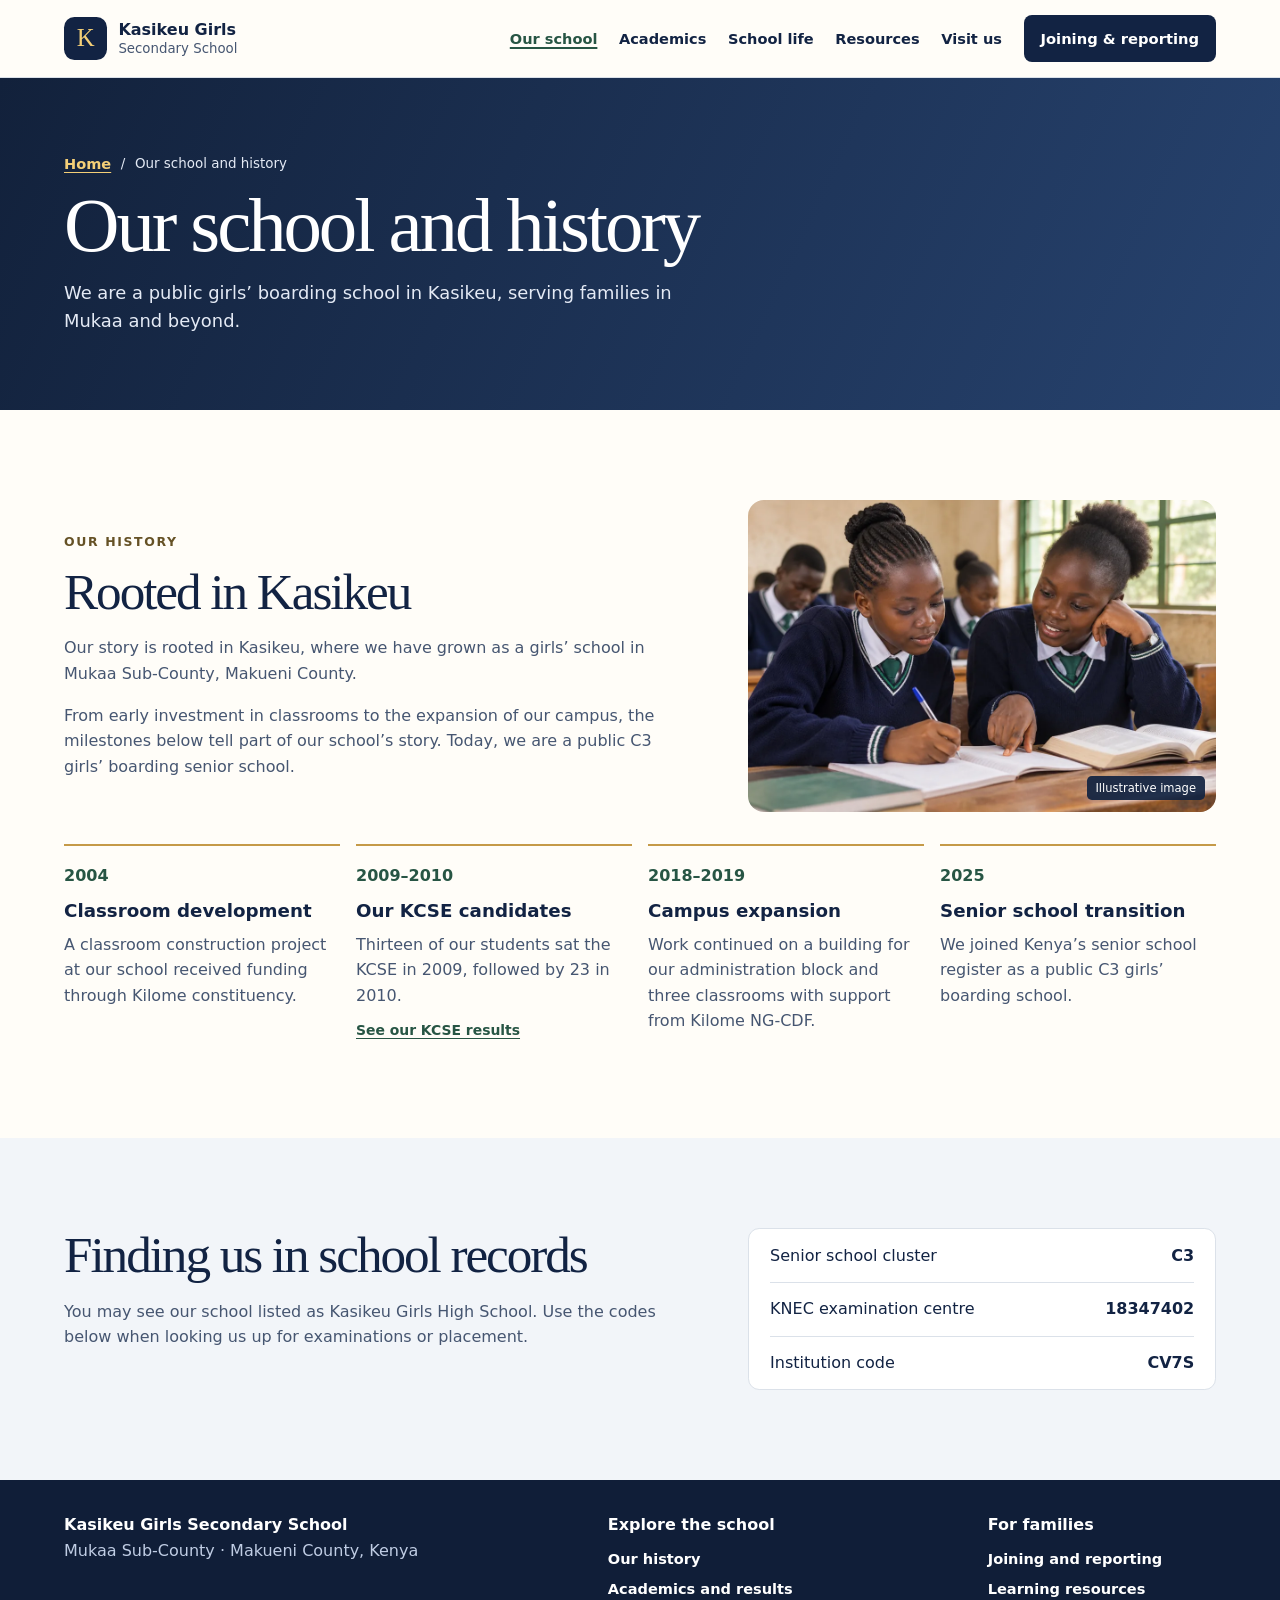
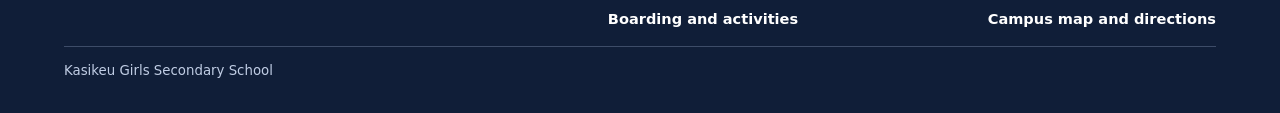
==== about.html @ c568d31b "Expand school website into dedicated pages" ====
<!doctype html>
<html lang="en-KE">
<head>
  <meta charset="utf-8">
  <meta name="viewport" content="width=device-width, initial-scale=1">
  <meta name="description" content="Get to know Kasikeu Girls and the milestones that shaped our school in Mukaa, Makueni County.">
  <meta name="theme-color" content="#122343">
  <title>Our school and history | Kasikeu Girls Secondary School</title>
  <link rel="stylesheet" href="styles.css">
  <script src="content.js" defer></script>
  <script src="site.js" defer></script>
</head>
<body>
  <a class="skip" href="#main">Skip to content</a>
  <header class="header">
    <div class="wrap header-inner">
      <a class="brand" href="index.html">
        <span class="brand-mark" id="school-mark" aria-hidden="true">K</span>
        <span><strong id="school-name">Kasikeu Girls</strong><small id="school-tagline">Secondary School</small></span>
      </a>
      <button class="menu" type="button" aria-controls="site-nav" aria-expanded="false" hidden>Menu</button>
      <nav id="site-nav" aria-label="Main navigation">
        <a href="about.html" aria-current="page">Our school</a>
        <a href="academics.html">Academics</a>
        <a href="school-life.html">School life</a>
        <a href="resources.html">Resources</a>
        <a href="visit.html">Visit us</a>
        <a href="joining.html" class="button button-primary">Joining &amp; reporting</a>
      </nav>
    </div>
  </header>
  <main id="main">
    <section class="page-banner">
      <div class="wrap">
        <nav class="breadcrumb" aria-label="Breadcrumb"><a href="index.html">Home</a><span aria-hidden="true">/</span><span aria-current="page">Our school and history</span></nav>
        <h1>Our school and history</h1>
        <p>We are a public girls’ boarding school in Kasikeu, serving families in Mukaa and beyond.</p>
      </div>
    </section>
<section class="section wrap" id="about" aria-labelledby="about-title">
      <div class="split about-layout">
        <div>
          <p class="eyebrow" id="about-label">Our history</p>
          <h2 id="about-title">Rooted in Kasikeu</h2>
          <p class="intro" id="about-description">Our story is rooted in Kasikeu, where we have grown as a girls’ school in Mukaa Sub-County, Makueni County.</p>
          <p class="intro">From early investment in classrooms to the expansion of our campus, the milestones below tell part of our school’s story. Today, we are a public C3 girls’ boarding senior school.</p>
        </div>
        <figure class="learning-image">
          <img src="school-learning.webp" alt="Illustrative scene of two learners working together at a classroom desk" width="1050" height="700" loading="lazy">
          <figcaption>Illustrative image</figcaption>
        </figure>
      </div>
      <ol class="milestones" aria-label="School history milestones">
        <li><time datetime="2004">2004</time><h3>Classroom development</h3><p>A classroom construction project at our school received funding through Kilome constituency.</p></li>
        <li><span class="year">2009–2010</span><h3>Our KCSE candidates</h3><p>Thirteen of our students sat the KCSE in 2009, followed by 23 in 2010.</p><a href="academics.html#performance">See our KCSE results</a></li>
        <li><span class="year">2018–2019</span><h3>Campus expansion</h3><p>Work continued on a building for our administration block and three classrooms with support from Kilome NG-CDF.</p></li>
        <li><time datetime="2025">2025</time><h3>Senior school transition</h3><p>We joined Kenya’s senior school register as a public C3 girls’ boarding school.</p></li>
      </ol>
      <aside class="note school-mission" id="about-note" hidden>
        <h3 id="about-note-title">Our mission</h3>
        <p id="about-note-text"></p>
        <img id="about-photo" alt="Kasikeu Girls school grounds" loading="lazy" hidden>
      </aside>
      <dl class="extra-facts" id="about-facts" hidden></dl>
    </section>
    <section class="section tinted" aria-labelledby="identity-title">
      <div class="wrap split">
        <div><h2 id="identity-title">Finding us in school records</h2><p class="intro">You may see our school listed as Kasikeu Girls High School. Use the codes below when looking us up for examinations or placement.</p></div>
        <dl class="identity-list">
          <div><dt>Senior school cluster</dt><dd>C3</dd></div>
          <div><dt>KNEC examination centre</dt><dd>18347402</dd></div>
          <div><dt>Institution code</dt><dd>CV7S</dd></div>
        </dl>
      </div>
    </section>
    <div class="wrap section updates" id="school-team" hidden></div>
  </main>
  <footer>
    <div class="wrap footer-inner detailed-footer">
      <div>
        <strong id="footer-name">Kasikeu Girls Secondary School</strong>
        <p id="footer-subtitle" hidden></p>
        <p id="footer-description">Mukaa Sub-County · Makueni County, Kenya</p>
      </div>
      <nav aria-label="Explore the school"><strong>Explore the school</strong>
        <a href="about.html">Our history</a><a href="academics.html">Academics and results</a><a href="school-life.html">Boarding and activities</a>
      </nav>
      <nav aria-label="Family links"><strong>For families</strong>
        <a href="joining.html">Joining and reporting</a><a href="resources.html">Learning resources</a><a href="visit.html">Campus map and directions</a>
      </nav>
      <small id="footer-copy">Kasikeu Girls Secondary School</small>
    </div>
  </footer>
</body>
</html>
---- styles.css ----
:root {
  color-scheme: light;
  --ink: #122343;
  --navy: #172d52;
  --muted: #465671;
  --paper: #fffdf8;
  --wash: #f2f5f9;
  --line: #dbe1e9;
  --gold: #f4cf77;
  --green: #275544;
  --green-soft: #edf4ed;
  --wrap: 72rem;
  font: 100%/1.6 system-ui, sans-serif;
}
*, *::before, *::after { box-sizing: border-box; }
[hidden] { display: none !important; }
body { margin: 0; color: var(--ink); background: var(--paper); }
html { scroll-behavior: smooth; scroll-padding-top: 6rem; }
a { color: inherit; text-underline-offset: 0.2em; }
a:hover { text-decoration-thickness: 0.13em; }
:focus-visible { outline: 3px solid #b46a00; outline-offset: 4px; }
img { display: block; max-width: 100%; }
h1, h2, h3, p, dl, dd { margin: 0; }
h1, h2, .pathway h3 { font-family: Georgia, 'Times New Roman', serif; font-weight: 500; letter-spacing: -0.04em; }
h1 { font-size: clamp(2.7rem, 7vw, 6.1rem); line-height: 0.99; }
h2 { font-size: clamp(2.1rem, 4vw, 3.5rem); line-height: 1.07; text-wrap: balance; }
h3 { font-size: 1.14rem; line-height: 1.35; }
.wrap { width: min(var(--wrap), 100% - clamp(2rem, 7vw, 6rem)); margin-inline: auto; }
.eyebrow { margin-bottom: 0.8rem; color: #655125; font-size: 0.78rem; font-weight: 750; letter-spacing: 0.13em; text-transform: uppercase; }
.skip { position: fixed; z-index: 10; top: 0.5rem; left: 0.5rem; transform: translateY(-150%); padding: 0.6rem 0.9rem; background: white; }
.skip:focus { transform: none; }
.header { position: sticky; top: 0; z-index: 4; background: var(--paper); border-bottom: 1px solid var(--line); }
.header-inner { display: flex; flex-wrap: wrap; align-items: center; justify-content: space-between; gap: 1rem 1.5rem; min-height: 4.8rem; padding-block: 0.65rem; }
.brand { display: inline-flex; align-items: center; gap: 0.7rem; line-height: 1.2; text-decoration: none; }
.brand strong { display: block; font-size: 1rem; }
.brand small { display: block; margin-top: 0.16rem; color: var(--muted); }
.brand-mark { display: grid; place-items: center; width: 2.7rem; height: 2.7rem; overflow: hidden; border-radius: 0.65rem; background: var(--ink); color: var(--gold); font: 1.55rem Georgia, serif; }
.brand-mark img { width: 100%; height: 100%; object-fit: cover; }
nav { display: flex; align-items: center; flex-wrap: wrap; gap: 0.6rem 1.35rem; }
nav a { font-weight: 650; font-size: 0.91rem; text-decoration: none; }
nav a:hover { text-decoration: underline; }
nav a[aria-current="page"]:not(.button) { color: var(--green); text-decoration: underline; text-decoration-thickness: 0.13em; }
.menu, .button { display: inline-flex; align-items: center; justify-content: center; gap: 0.55rem; min-height: 2.8rem; padding: 0.65rem 1rem; border: 1px solid transparent; border-radius: 0.5rem; font: inherit; font-size: 0.92rem; font-weight: 700; text-decoration: none; }
.menu { color: var(--ink); background: white; border-color: var(--line); cursor: pointer; }
.button:hover { text-decoration: underline; }
.button-primary { background: var(--ink); color: white; }
.button-gold { background: var(--gold); color: var(--ink); }
.button-outline { color: white; border-color: #9cacc8; }
.hero { position: relative; isolation: isolate; overflow: hidden; background: #142849; color: white; }
.hero::before { content: ""; position: absolute; z-index: -1; inset: 0; background: radial-gradient(ellipse at 81% 18%, #365282 0%, transparent 57%), linear-gradient(120deg, #12213b, #192f57); }
.hero::after { content: ""; position: absolute; z-index: -1; width: 44rem; aspect-ratio: 1; right: -14rem; top: -17rem; border: 1px solid #e9ca832b; border-radius: 50%; box-shadow: 0 0 0 3rem #e9ca8311, 0 0 0 6rem #e9ca830e, 0 0 0 9rem #e9ca830a; pointer-events: none; }
.hero-grid { display: grid; grid-template-columns: 0.95fr 1.05fr; align-items: center; gap: clamp(1.75rem, 4vw, 4rem); padding-block: clamp(2.75rem, 6vw, 5.5rem); }
.hero h1 { font-size: clamp(2.6rem, 5.55vw, 5.35rem); }
.hero .eyebrow, .admissions .eyebrow { color: var(--gold); }
.hero h1 em { color: var(--gold); font-style: normal; }
.hero-copy > p:not(.eyebrow) { margin-top: 1.35rem; max-width: 46ch; color: #e4eaf5; font-size: clamp(1rem, 2vw, 1.22rem); }
.actions { display: flex; flex-wrap: wrap; gap: 0.7rem; margin-top: 1.75rem; }
.hero-visual, .learning-image { position: relative; isolation: isolate; overflow: hidden; margin: 0; border-radius: 1rem; }
.hero-visual { box-shadow: 0 1.2rem 3.4rem #08152a70; background: #284136; }
.hero-visual > img { width: 100%; height: auto; aspect-ratio: 4 / 3; object-fit: cover; object-position: 62% center; }
.hero-visual figcaption, .learning-image figcaption { position: absolute; right: 0.7rem; bottom: 0.7rem; padding: 0.2rem 0.55rem; border-radius: 0.3rem; background: #132441ed; color: white; font-size: 0.72rem; }
.learning-image { background: var(--green-soft); }
.learning-image > img { width: 100%; height: auto; aspect-ratio: 3 / 2; object-fit: cover; }
.facts { border-bottom: 1px solid var(--line); background: #f9f4e9; }
.facts-grid { display: grid; grid-template-columns: repeat(4, 1fr); }
.facts-grid div { padding: 1.1rem 0.9rem; }
.facts-grid div + div { border-left: 1px solid #e4d9c3; }
.facts-grid dt { color: var(--muted); font-size: 0.82rem; }
.facts-grid dd { font-weight: 750; }
.extra-facts { display: grid; grid-template-columns: repeat(auto-fit, minmax(min(9rem, 100%), 1fr)); gap: 0.8rem; margin-top: 1.25rem; }
.extra-facts dd { font-weight: 750; }
.hero .extra-facts { margin-top: -1.5rem; padding-bottom: 1.5rem; }
.section { padding-block: clamp(3.2rem, 7vw, 6rem); }
.tinted { background: var(--wash); }
.page-banner { padding-block: clamp(2.4rem, 5.8vw, 5rem); background: linear-gradient(115deg, #12213b, #27436f); color: white; }
.page-banner h1 { margin-block: 0.8rem 0.9rem; font-size: clamp(2.55rem, 6vw, 5.25rem); }
.page-banner p { max-width: 58ch; color: #e4eaf5; font-size: 1.12rem; }
.breadcrumb { gap: 0.6rem; color: #e4eaf5; font-size: 0.84rem; }
.breadcrumb a { color: var(--gold); text-decoration: underline; }
.directory-grid { display: grid; grid-template-columns: repeat(3, minmax(0, 1fr)); gap: 1rem; margin-top: 1.65rem; }
.directory-card { display: flex; flex-direction: column; min-height: 12rem; padding: 1.3rem; border: 1px solid var(--line); border-top: 4px solid var(--green); border-radius: 0.75rem; background: white; text-decoration: none; }
.directory-card:nth-child(3n + 2) { border-top-color: #bc8d33; }
.directory-card:nth-child(3n) { border-top-color: #33577c; }
.directory-card h3 { font: 1.4rem/1.2 Georgia, serif; }
.directory-card p { margin-block: 0.6rem 1rem; color: var(--muted); }
.directory-card > span { margin-top: auto; color: var(--green); font-weight: 700; }
.directory-card:hover > span { text-decoration: underline; }
.identity-list { padding-inline: 1.3rem; border: 1px solid var(--line); border-radius: 0.7rem; background: white; }
.identity-list div { display: flex; flex-wrap: wrap; justify-content: space-between; gap: 0.2rem 0.7rem; padding-block: 0.85rem; }
.identity-list div + div { border-top: 1px solid var(--line); }
.identity-list dd { font-weight: 800; }
.guide-list { margin: 0; padding-inline-start: 1.5rem; }
.guide-list li + li { margin-top: 0.6rem; }
.report-checklist { margin: 0; padding: 0.35rem 1.2rem 0.75rem; border: 1px solid var(--line); border-radius: 0.8rem; background: white; }
.report-checklist legend { padding-inline: 0.4rem; font-weight: 750; }
.report-checklist label { display: flex; align-items: start; gap: 0.65rem; padding-block: 0.65rem; cursor: pointer; }
.report-checklist label + label { border-top: 1px solid var(--line); }
.report-checklist input { margin-top: 0.34rem; accent-color: var(--green); }
.split { display: grid; grid-template-columns: 1.13fr 0.87fr; gap: clamp(1.4rem, 6vw, 6rem); align-items: start; }
.intro { margin-top: 1rem; max-width: 61ch; color: var(--muted); }
.intro + .button { margin-top: 1.4rem; }
.note { padding: clamp(1.25rem, 3vw, 2rem); border: 1px solid var(--line); border-top: 4px solid #c59a48; border-radius: 0.8rem; background: white; }
.note p { margin-top: 0.55rem; color: var(--muted); }
.note img { margin-top: 1rem; border-radius: 0.5rem; }
.about-layout { align-items: center; }
.text-link { display: inline-block; margin-top: 0.7rem; color: var(--green); font-weight: 700; }
.milestones, .life-grid { display: grid; gap: 1rem; margin: 2rem 0 0; }
.milestones { grid-template-columns: repeat(4, minmax(0, 1fr)); padding: 0; list-style: none; }
.milestones li { padding: 1.1rem 0.8rem 0.4rem 0; border-top: 2px solid #c59a48; }
.milestones time, .milestones .year { display: block; margin-bottom: 0.65rem; color: var(--green); font-weight: 800; }
.milestones p, .life-card > p:not(.eyebrow) { margin-top: 0.5rem; color: var(--muted); }
.milestones a, .life-card a { display: inline-block; margin-top: 0.65rem; color: var(--green); font-size: 0.87rem; font-weight: 700; }
.school-mission { margin-top: 1.6rem; }
.school-mission p:empty { display: none; }
.performance { background: var(--green-soft); }
.record-panel { min-width: 0; padding: clamp(0.6rem, 2vw, 1.4rem); border: 1px solid var(--line); border-radius: 0.8rem; background: white; }
.record-panel table { width: 100%; border-collapse: collapse; text-align: left; font-size: clamp(0.8rem, 1.6vw, 0.96rem); }
.record-panel caption { padding: 0.4rem 0.3rem 0.7rem; color: var(--green); text-align: left; font-weight: 750; }
.record-panel th, .record-panel td { border-bottom: 1px solid var(--line); padding: 0.7rem clamp(0.25rem, 1vw, 0.6rem); }
.record-panel thead { background: var(--wash); }
.record-panel th[scope="row"] { font-variant-numeric: tabular-nums; }
.life-grid { grid-template-columns: repeat(3, minmax(0, 1fr)); }
.life-card { padding: clamp(1.1rem, 3vw, 1.65rem); border: 1px solid var(--line); border-radius: 0.8rem; background: white; }
.life-card h3 { font-size: 1.25rem; }
.pathway-grid, .update-grid { display: grid; grid-template-columns: repeat(2, minmax(0, 1fr)); gap: 1rem; margin-top: 1.65rem; }
.pathway, .update-card { padding: clamp(1.2rem, 3vw, 2rem); border: 1px solid var(--line); border-radius: 0.85rem; background: white; }
.pathway h3 { font-size: clamp(1.75rem, 3vw, 2.55rem); }
.pathway { border-top: 4px solid var(--green); }
.pathway + .pathway { border-top-color: #bc8d33; }
.pathway-description { margin-top: 0.45rem; color: var(--muted); }
.pathway ul { list-style: none; padding: 0; margin: 1rem 0 0; }
.pathway li { display: grid; grid-template-columns: 4.6rem 1fr; gap: 0.7rem; padding: 0.75rem 0; border-top: 1px solid var(--line); }
.pathway li strong { align-self: start; padding: 0.13rem 0.4rem; border-radius: 0.3rem; background: var(--wash); font-size: 0.83rem; text-align: center; }
.source-note { margin-top: 1rem; color: var(--muted); font-size: 0.88rem; }
.results { margin-top: 1.25rem; }
.admissions { background: var(--navy); color: white; }
.admissions .intro, .steps p { color: #dbe5f5; }
.steps { list-style: none; counter-reset: step; margin: 0; padding: 0; }
.steps li { counter-increment: step; display: flex; gap: 0.9rem; padding-block: 0.85rem; border-bottom: 1px solid #a1b3d34f; }
.steps li:first-child { padding-top: 0; }
.steps li::before { content: counter(step); display: grid; place-items: center; flex: 0 0 2rem; height: 2rem; border-radius: 50%; border: 1px solid #e0bd71; color: var(--gold); font-weight: 700; }
.steps p, .update-card p { margin-top: 0.35rem; }
.local-admissions { margin-top: 1.5rem; }
.local-admissions dl { display: grid; grid-template-columns: fit-content(50%) 1fr; gap: 0.5rem 1rem; margin-top: 0.5rem; }
.family-layout { grid-template-columns: 0.8fr 1.2fr; gap: clamp(1.25rem, 6vw, 5rem); }
.family-questions { padding: 0 1.2rem; border: 1px solid var(--line); border-radius: 0.8rem; background: white; }
.family-questions details + details { border-top: 1px solid var(--line); }
.family-questions summary { padding-block: 1rem; cursor: pointer; font-weight: 700; }
.family-questions summary::marker { color: var(--green); }
.family-questions p { margin-bottom: 1rem; color: var(--muted); }
.update-group + .update-group { margin-top: 2.2rem; }
.update-card p { color: var(--muted); }
.update-card img { max-height: 12rem; object-fit: cover; margin-bottom: 0.8rem; border-radius: 0.4rem; }
#contact-details { margin-top: 0.75rem; overflow-wrap: anywhere; }
#contact-address { white-space: pre-line; }
.campus-map { margin-top: 1.6rem; overflow: hidden; border: 1px solid var(--line); border-radius: 0.85rem; background: var(--wash); }
.campus-map iframe { display: block; width: 100%; height: clamp(17rem, 42vw, 25rem); border: 0; }
.campus-map > a { display: block; padding: 0.75rem 1rem; color: var(--green); font-weight: 700; }
footer { padding-block: 2rem; background: #101e38; color: white; }
.footer-inner { display: flex; align-items: start; justify-content: space-between; flex-wrap: wrap; gap: 1rem 2rem; }
.footer-inner p, footer small { color: #c0cde4; }
footer small { flex-basis: 100%; border-top: 1px solid #a1b3d34f; padding-top: 0.8rem; }
.detailed-footer nav { display: flex; flex-direction: column; align-items: flex-start; gap: 0.4rem; }
.detailed-footer nav strong { margin-bottom: 0.2rem; }
@media (max-width: 56rem) {
  .header-inner nav { flex-basis: 100%; }
  .header-inner nav a:not(.button) { padding-block: 0.4rem; }
  .hero-grid, .split { grid-template-columns: 1fr; }
  .hero-grid { gap: 2rem; }
  .hero-visual > img { aspect-ratio: 16 / 10; }
  .facts-grid { grid-template-columns: repeat(2, 1fr); }
  .facts-grid div:nth-child(3) { border-left: 0; }
  .facts-grid div:nth-child(n+3) { border-top: 1px solid #e4d9c3; }
  .pathway-grid, .update-grid { grid-template-columns: 1fr; }
  .milestones, .life-grid { grid-template-columns: repeat(2, minmax(0, 1fr)); }
  .directory-grid { grid-template-columns: repeat(2, minmax(0, 1fr)); }
}
@media (max-width: 34rem) {
  .life-grid, .directory-grid { grid-template-columns: 1fr; }
  .directory-card { min-height: 0; }
}
@media (prefers-reduced-motion: reduce) {
  html { scroll-behavior: auto; }
}
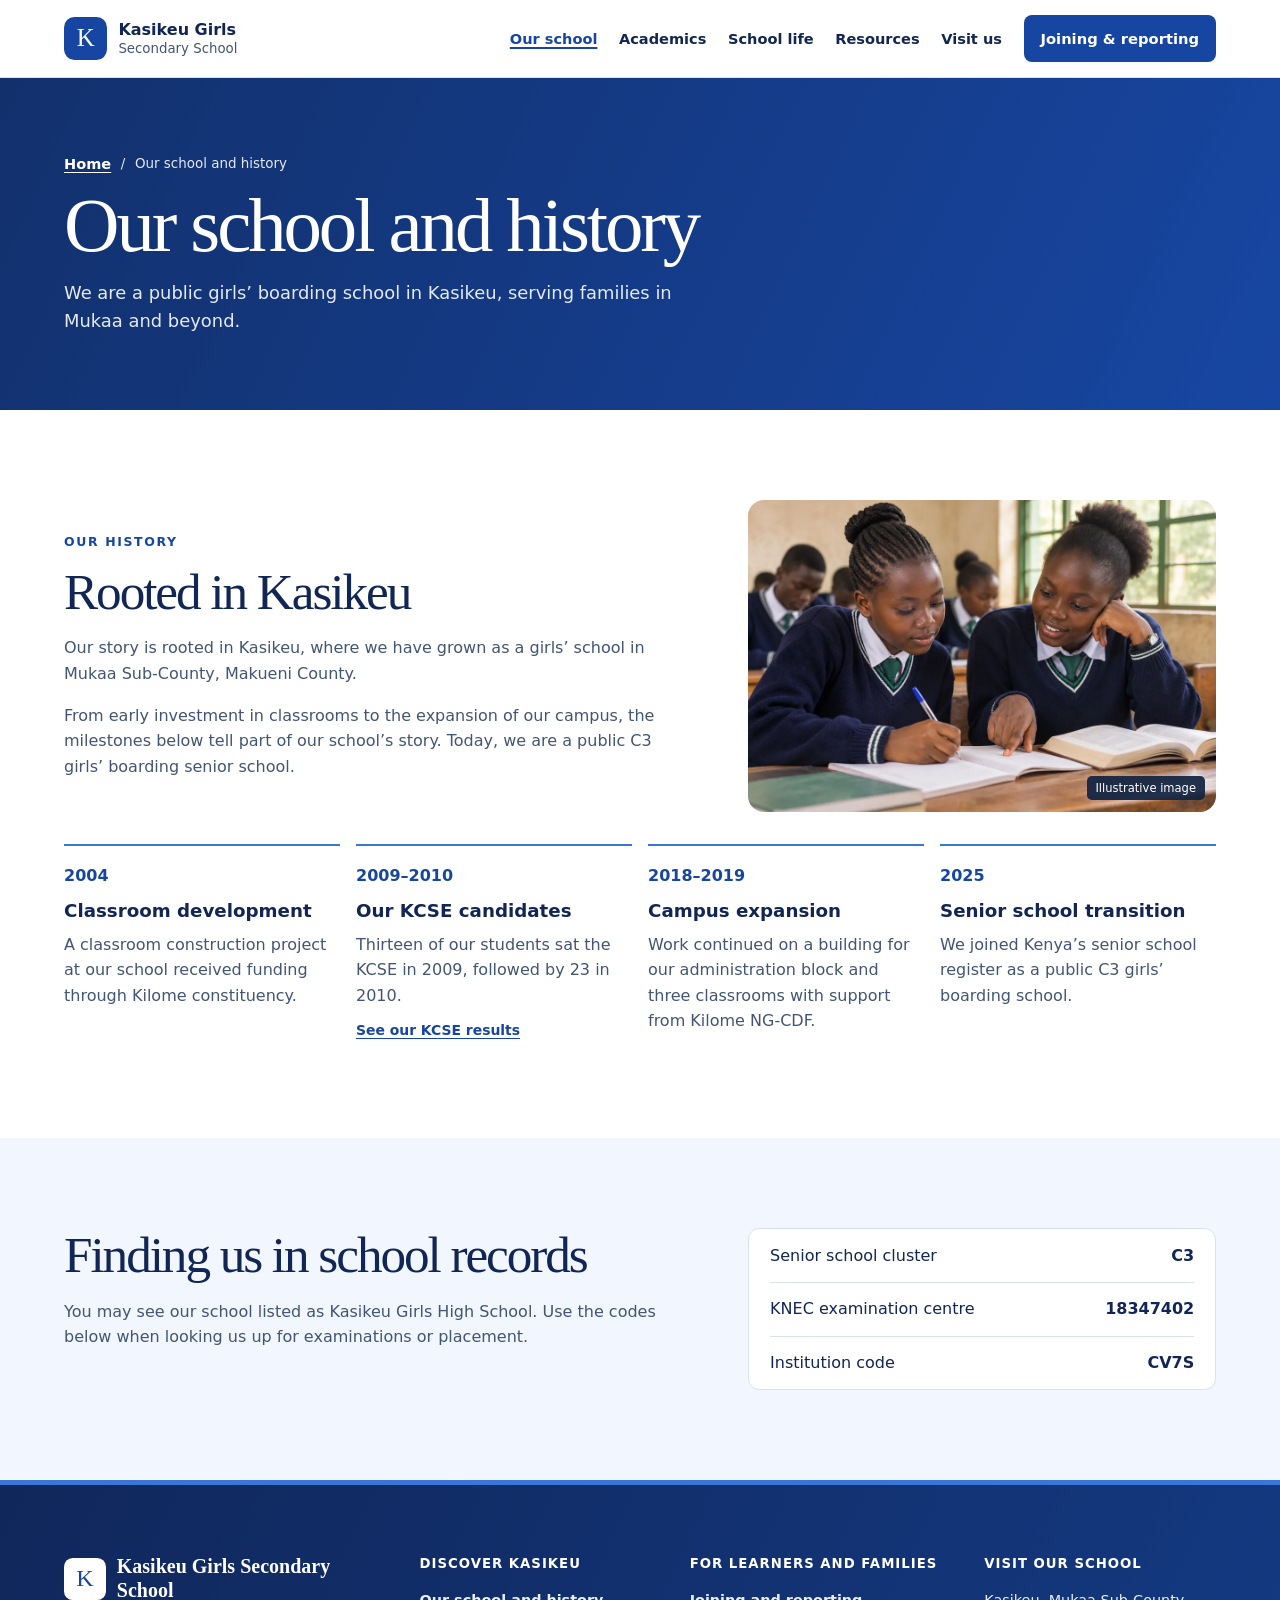
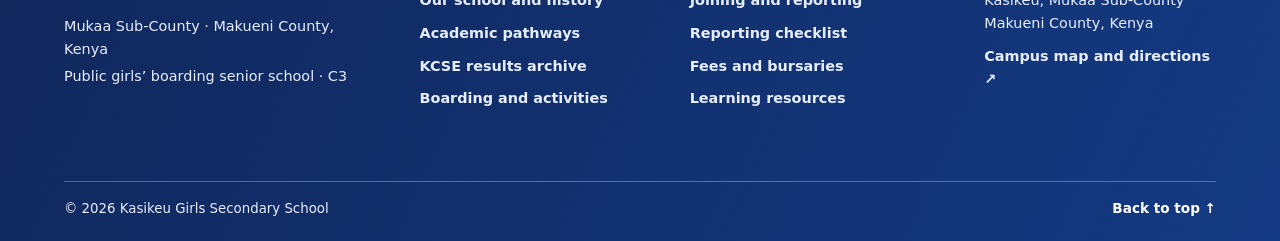
==== commit 98dd4127: "Use tracksuit colors and expand the footer" ====
--- a/about.html
+++ b/about.html
@@ -4,7 +4,7 @@
   <meta charset="utf-8">
   <meta name="viewport" content="width=device-width, initial-scale=1">
   <meta name="description" content="Get to know Kasikeu Girls and the milestones that shaped our school in Mukaa, Makueni County.">
-  <meta name="theme-color" content="#122343">
+  <meta name="theme-color" content="#1746a2">
   <title>Our school and history | Kasikeu Girls Secondary School</title>
   <link rel="stylesheet" href="styles.css">
   <script src="content.js" defer></script>
@@ -75,20 +75,41 @@
     </section>
     <div class="wrap section updates" id="school-team" hidden></div>
   </main>
-  <footer>
-    <div class="wrap footer-inner detailed-footer">
-      <div>
-        <strong id="footer-name">Kasikeu Girls Secondary School</strong>
+  <footer class="school-footer" aria-label="School information and links">
+    <div class="wrap footer-grid">
+      <section class="footer-identity" aria-label="Kasikeu Girls Secondary School">
+        <a class="footer-brand" href="index.html">
+          <span class="footer-mark" id="footer-mark" aria-hidden="true">K</span>
+          <span id="footer-name">Kasikeu Girls Secondary School</span>
+        </a>
         <p id="footer-subtitle" hidden></p>
         <p id="footer-description">Mukaa Sub-County · Makueni County, Kenya</p>
-      </div>
-      <nav aria-label="Explore the school"><strong>Explore the school</strong>
-        <a href="about.html">Our history</a><a href="academics.html">Academics and results</a><a href="school-life.html">Boarding and activities</a>
+        <p class="footer-school-type">Public girls’ boarding senior school <span aria-hidden="true">·</span> C3</p>
+      </section>
+      <nav aria-labelledby="footer-discover">
+        <h2 class="footer-heading" id="footer-discover">Discover Kasikeu</h2>
+        <a href="about.html">Our school and history</a>
+        <a href="academics.html">Academic pathways</a>
+        <a href="academics.html#performance">KCSE results archive</a>
+        <a href="school-life.html">Boarding and activities</a>
       </nav>
-      <nav aria-label="Family links"><strong>For families</strong>
-        <a href="joining.html">Joining and reporting</a><a href="resources.html">Learning resources</a><a href="visit.html">Campus map and directions</a>
+      <nav aria-labelledby="footer-families">
+        <h2 class="footer-heading" id="footer-families">For learners and families</h2>
+        <a href="joining.html">Joining and reporting</a>
+        <a href="joining.html#checklist">Reporting checklist</a>
+        <a href="joining.html#fees">Fees and bursaries</a>
+        <a href="resources.html">Learning resources</a>
       </nav>
-      <small id="footer-copy">Kasikeu Girls Secondary School</small>
+      <section class="footer-visit" aria-labelledby="footer-visit">
+        <h2 class="footer-heading" id="footer-visit">Visit our school</h2>
+        <address id="footer-campus-address">Kasikeu, Mukaa Sub-County<br>Makueni County, Kenya</address>
+        <div id="footer-contact-details" hidden></div>
+        <a href="visit.html">Campus map and directions <span aria-hidden="true">↗</span></a>
+      </section>
+    </div>
+    <div class="wrap footer-base">
+      <small>© <time datetime="2026">2026</time> <span id="footer-copy">Kasikeu Girls Secondary School</span></small>
+      <a href="#main">Back to top <span aria-hidden="true">↑</span></a>
     </div>
   </footer>
 </body>
--- a/styles.css
+++ b/styles.css
@@ -1,14 +1,15 @@
 :root {
   color-scheme: light;
-  --ink: #122343;
-  --navy: #172d52;
-  --muted: #465671;
-  --paper: #fffdf8;
-  --wash: #f2f5f9;
-  --line: #dbe1e9;
-  --gold: #f4cf77;
-  --green: #275544;
-  --green-soft: #edf4ed;
+  --ink: #112654;
+  --navy: #12306c;
+  --muted: #425574;
+  --paper: #ffffff;
+  --wash: #f1f6ff;
+  --line: #d7e2f3;
+  --royal-blue: #1746a2;
+  --bright-blue: #3976d6;
+  --pale-blue: #e4efff;
+  --on-blue: #e7efff;
   --wrap: 72rem;
   font: 100%/1.6 system-ui, sans-serif;
 }
@@ -18,7 +19,7 @@
 html { scroll-behavior: smooth; scroll-padding-top: 6rem; }
 a { color: inherit; text-underline-offset: 0.2em; }
 a:hover { text-decoration-thickness: 0.13em; }
-:focus-visible { outline: 3px solid #b46a00; outline-offset: 4px; }
+:focus-visible { outline: 2px solid white; outline-offset: 2px; box-shadow: 0 0 0 4px var(--royal-blue); }
 img { display: block; max-width: 100%; }
 h1, h2, h3, p, dl, dd { margin: 0; }
 h1, h2, .pathway h3 { font-family: Georgia, 'Times New Roman', serif; font-weight: 500; letter-spacing: -0.04em; }
@@ -26,7 +27,7 @@
 h2 { font-size: clamp(2.1rem, 4vw, 3.5rem); line-height: 1.07; text-wrap: balance; }
 h3 { font-size: 1.14rem; line-height: 1.35; }
 .wrap { width: min(var(--wrap), 100% - clamp(2rem, 7vw, 6rem)); margin-inline: auto; }
-.eyebrow { margin-bottom: 0.8rem; color: #655125; font-size: 0.78rem; font-weight: 750; letter-spacing: 0.13em; text-transform: uppercase; }
+.eyebrow { margin-bottom: 0.8rem; color: var(--royal-blue); font-size: 0.78rem; font-weight: 750; letter-spacing: 0.13em; text-transform: uppercase; }
 .skip { position: fixed; z-index: 10; top: 0.5rem; left: 0.5rem; transform: translateY(-150%); padding: 0.6rem 0.9rem; background: white; }
 .skip:focus { transform: none; }
 .header { position: sticky; top: 0; z-index: 4; background: var(--paper); border-bottom: 1px solid var(--line); }
@@ -34,37 +35,37 @@
 .brand { display: inline-flex; align-items: center; gap: 0.7rem; line-height: 1.2; text-decoration: none; }
 .brand strong { display: block; font-size: 1rem; }
 .brand small { display: block; margin-top: 0.16rem; color: var(--muted); }
-.brand-mark { display: grid; place-items: center; width: 2.7rem; height: 2.7rem; overflow: hidden; border-radius: 0.65rem; background: var(--ink); color: var(--gold); font: 1.55rem Georgia, serif; }
+.brand-mark { display: grid; place-items: center; width: 2.7rem; height: 2.7rem; overflow: hidden; border-radius: 0.65rem; background: var(--royal-blue); color: white; font: 1.55rem Georgia, serif; }
 .brand-mark img { width: 100%; height: 100%; object-fit: cover; }
 nav { display: flex; align-items: center; flex-wrap: wrap; gap: 0.6rem 1.35rem; }
 nav a { font-weight: 650; font-size: 0.91rem; text-decoration: none; }
 nav a:hover { text-decoration: underline; }
-nav a[aria-current="page"]:not(.button) { color: var(--green); text-decoration: underline; text-decoration-thickness: 0.13em; }
+nav a[aria-current="page"]:not(.button) { color: var(--royal-blue); text-decoration: underline; text-decoration-thickness: 0.13em; }
 .menu, .button { display: inline-flex; align-items: center; justify-content: center; gap: 0.55rem; min-height: 2.8rem; padding: 0.65rem 1rem; border: 1px solid transparent; border-radius: 0.5rem; font: inherit; font-size: 0.92rem; font-weight: 700; text-decoration: none; }
 .menu { color: var(--ink); background: white; border-color: var(--line); cursor: pointer; }
 .button:hover { text-decoration: underline; }
-.button-primary { background: var(--ink); color: white; }
-.button-gold { background: var(--gold); color: var(--ink); }
-.button-outline { color: white; border-color: #9cacc8; }
-.hero { position: relative; isolation: isolate; overflow: hidden; background: #142849; color: white; }
-.hero::before { content: ""; position: absolute; z-index: -1; inset: 0; background: radial-gradient(ellipse at 81% 18%, #365282 0%, transparent 57%), linear-gradient(120deg, #12213b, #192f57); }
-.hero::after { content: ""; position: absolute; z-index: -1; width: 44rem; aspect-ratio: 1; right: -14rem; top: -17rem; border: 1px solid #e9ca832b; border-radius: 50%; box-shadow: 0 0 0 3rem #e9ca8311, 0 0 0 6rem #e9ca830e, 0 0 0 9rem #e9ca830a; pointer-events: none; }
+.button-primary { background: var(--royal-blue); color: white; }
+.button-light { background: white; color: var(--royal-blue); }
+.button-outline { color: white; border-color: #bfd4fb; }
+.hero { position: relative; isolation: isolate; overflow: hidden; background: var(--navy); color: white; }
+.hero::before { content: ""; position: absolute; z-index: -1; inset: 0; background: linear-gradient(115deg, #10275b 5%, #1746a2 72%, #2257b4); }
+.hero::after { content: ""; position: absolute; z-index: -1; inset: 0 0 0 auto; width: 42%; background: linear-gradient(119deg, transparent 30%, #ffffff25 30% 33%, transparent 33% 37%, #ffffff12 37% 40%, transparent 40%); pointer-events: none; }
 .hero-grid { display: grid; grid-template-columns: 0.95fr 1.05fr; align-items: center; gap: clamp(1.75rem, 4vw, 4rem); padding-block: clamp(2.75rem, 6vw, 5.5rem); }
 .hero h1 { font-size: clamp(2.6rem, 5.55vw, 5.35rem); }
-.hero .eyebrow, .admissions .eyebrow { color: var(--gold); }
-.hero h1 em { color: var(--gold); font-style: normal; }
-.hero-copy > p:not(.eyebrow) { margin-top: 1.35rem; max-width: 46ch; color: #e4eaf5; font-size: clamp(1rem, 2vw, 1.22rem); }
+.hero .eyebrow, .admissions .eyebrow { color: var(--on-blue); }
+.hero h1 em { color: #c5dcff; font-style: normal; }
+.hero-copy > p:not(.eyebrow) { margin-top: 1.35rem; max-width: 46ch; color: var(--on-blue); font-size: clamp(1rem, 2vw, 1.22rem); }
 .actions { display: flex; flex-wrap: wrap; gap: 0.7rem; margin-top: 1.75rem; }
 .hero-visual, .learning-image { position: relative; isolation: isolate; overflow: hidden; margin: 0; border-radius: 1rem; }
-.hero-visual { box-shadow: 0 1.2rem 3.4rem #08152a70; background: #284136; }
+.hero-visual { box-shadow: 0 1.2rem 3.4rem #08152a70; background: var(--navy); }
 .hero-visual > img { width: 100%; height: auto; aspect-ratio: 4 / 3; object-fit: cover; object-position: 62% center; }
 .hero-visual figcaption, .learning-image figcaption { position: absolute; right: 0.7rem; bottom: 0.7rem; padding: 0.2rem 0.55rem; border-radius: 0.3rem; background: #132441ed; color: white; font-size: 0.72rem; }
-.learning-image { background: var(--green-soft); }
+.learning-image { background: var(--pale-blue); }
 .learning-image > img { width: 100%; height: auto; aspect-ratio: 3 / 2; object-fit: cover; }
-.facts { border-bottom: 1px solid var(--line); background: #f9f4e9; }
+.facts { border-bottom: 1px solid var(--line); background: var(--pale-blue); }
 .facts-grid { display: grid; grid-template-columns: repeat(4, 1fr); }
 .facts-grid div { padding: 1.1rem 0.9rem; }
-.facts-grid div + div { border-left: 1px solid #e4d9c3; }
+.facts-grid div + div { border-left: 1px solid #c9dbf6; }
 .facts-grid dt { color: var(--muted); font-size: 0.82rem; }
 .facts-grid dd { font-weight: 750; }
 .extra-facts { display: grid; grid-template-columns: repeat(auto-fit, minmax(min(9rem, 100%), 1fr)); gap: 0.8rem; margin-top: 1.25rem; }
@@ -72,19 +73,35 @@
 .hero .extra-facts { margin-top: -1.5rem; padding-bottom: 1.5rem; }
 .section { padding-block: clamp(3.2rem, 7vw, 6rem); }
 .tinted { background: var(--wash); }
-.page-banner { padding-block: clamp(2.4rem, 5.8vw, 5rem); background: linear-gradient(115deg, #12213b, #27436f); color: white; }
+.page-banner { padding-block: clamp(2.4rem, 5.8vw, 5rem); background: linear-gradient(115deg, var(--navy), var(--royal-blue)); color: white; }
 .page-banner h1 { margin-block: 0.8rem 0.9rem; font-size: clamp(2.55rem, 6vw, 5.25rem); }
 .page-banner p { max-width: 58ch; color: #e4eaf5; font-size: 1.12rem; }
 .breadcrumb { gap: 0.6rem; color: #e4eaf5; font-size: 0.84rem; }
-.breadcrumb a { color: var(--gold); text-decoration: underline; }
+.breadcrumb a { color: white; text-decoration: underline; }
 .directory-grid { display: grid; grid-template-columns: repeat(3, minmax(0, 1fr)); gap: 1rem; margin-top: 1.65rem; }
-.directory-card { display: flex; flex-direction: column; min-height: 12rem; padding: 1.3rem; border: 1px solid var(--line); border-top: 4px solid var(--green); border-radius: 0.75rem; background: white; text-decoration: none; }
-.directory-card:nth-child(3n + 2) { border-top-color: #bc8d33; }
-.directory-card:nth-child(3n) { border-top-color: #33577c; }
+.directory-card { display: flex; flex-direction: column; min-height: 12rem; padding: 1.3rem; border: 1px solid var(--line); border-top: 4px solid var(--royal-blue); border-radius: 0.75rem; background: white; text-decoration: none; }
+.directory-card:nth-child(3n + 2) { border-top-color: var(--bright-blue); }
+.directory-card:nth-child(3n) { border-top-color: #86aef0; }
 .directory-card h3 { font: 1.4rem/1.2 Georgia, serif; }
 .directory-card p { margin-block: 0.6rem 1rem; color: var(--muted); }
-.directory-card > span { margin-top: auto; color: var(--green); font-weight: 700; }
+.directory-card > span { margin-top: auto; color: var(--royal-blue); font-weight: 700; }
 .directory-card:hover > span { text-decoration: underline; }
+.home-story .split { align-items: center; }
+.home-milestones { display: grid; border: 1px solid var(--line); background: white; border-radius: 0.85rem; padding-inline: clamp(1rem, 3vw, 1.6rem); }
+.home-milestones div { padding-block: 0.95rem; }
+.home-milestones div + div { border-top: 1px solid var(--line); }
+.home-milestones strong { color: var(--royal-blue); }
+.home-milestones p { margin-top: 0.15rem; color: var(--muted); }
+.home-pathways { display: grid; grid-template-columns: repeat(2, minmax(0, 1fr)); gap: 1rem; margin-top: 1.6rem; }
+.trip-banner { display: grid; grid-template-columns: minmax(0, 0.85fr) minmax(0, 1.15fr); overflow: hidden; border-radius: 1rem; color: white; background: var(--navy); }
+.trip-banner figure { margin: 0; position: relative; min-height: 20rem; }
+.trip-banner img { position: absolute; inset: 0; width: 100%; height: 100%; object-fit: cover; object-position: center 35%; }
+.trip-banner figcaption { position: absolute; inset: auto 0.7rem 0.7rem; width: fit-content; padding: 0.25rem 0.55rem; border-radius: 0.3rem; background: #132441ed; color: white; font-size: 0.72rem; }
+.trip-banner > div { align-self: center; padding: clamp(1.5rem, 5vw, 4rem); }
+.trip-banner .eyebrow { color: var(--on-blue); }
+.trip-banner > div > p:not(.eyebrow) { margin-block: 0.9rem 1.4rem; color: #e4eaf5; }
+.home-directory { padding-top: 0; }
+#sample-school-notice .eyebrow { margin-bottom: 0.55rem; }
 .identity-list { padding-inline: 1.3rem; border: 1px solid var(--line); border-radius: 0.7rem; background: white; }
 .identity-list div { display: flex; flex-wrap: wrap; justify-content: space-between; gap: 0.2rem 0.7rem; padding-block: 0.85rem; }
 .identity-list div + div { border-top: 1px solid var(--line); }
@@ -95,27 +112,27 @@
 .report-checklist legend { padding-inline: 0.4rem; font-weight: 750; }
 .report-checklist label { display: flex; align-items: start; gap: 0.65rem; padding-block: 0.65rem; cursor: pointer; }
 .report-checklist label + label { border-top: 1px solid var(--line); }
-.report-checklist input { margin-top: 0.34rem; accent-color: var(--green); }
+.report-checklist input { margin-top: 0.34rem; accent-color: var(--royal-blue); }
 .split { display: grid; grid-template-columns: 1.13fr 0.87fr; gap: clamp(1.4rem, 6vw, 6rem); align-items: start; }
 .intro { margin-top: 1rem; max-width: 61ch; color: var(--muted); }
 .intro + .button { margin-top: 1.4rem; }
-.note { padding: clamp(1.25rem, 3vw, 2rem); border: 1px solid var(--line); border-top: 4px solid #c59a48; border-radius: 0.8rem; background: white; }
+.note { padding: clamp(1.25rem, 3vw, 2rem); border: 1px solid var(--line); border-top: 4px solid var(--bright-blue); border-radius: 0.8rem; background: white; }
 .note p { margin-top: 0.55rem; color: var(--muted); }
 .note img { margin-top: 1rem; border-radius: 0.5rem; }
 .about-layout { align-items: center; }
-.text-link { display: inline-block; margin-top: 0.7rem; color: var(--green); font-weight: 700; }
+.text-link { display: inline-block; margin-top: 0.7rem; color: var(--royal-blue); font-weight: 700; }
 .milestones, .life-grid { display: grid; gap: 1rem; margin: 2rem 0 0; }
 .milestones { grid-template-columns: repeat(4, minmax(0, 1fr)); padding: 0; list-style: none; }
-.milestones li { padding: 1.1rem 0.8rem 0.4rem 0; border-top: 2px solid #c59a48; }
-.milestones time, .milestones .year { display: block; margin-bottom: 0.65rem; color: var(--green); font-weight: 800; }
+.milestones li { padding: 1.1rem 0.8rem 0.4rem 0; border-top: 2px solid var(--bright-blue); }
+.milestones time, .milestones .year { display: block; margin-bottom: 0.65rem; color: var(--royal-blue); font-weight: 800; }
 .milestones p, .life-card > p:not(.eyebrow) { margin-top: 0.5rem; color: var(--muted); }
-.milestones a, .life-card a { display: inline-block; margin-top: 0.65rem; color: var(--green); font-size: 0.87rem; font-weight: 700; }
+.milestones a, .life-card a { display: inline-block; margin-top: 0.65rem; color: var(--royal-blue); font-size: 0.87rem; font-weight: 700; }
 .school-mission { margin-top: 1.6rem; }
 .school-mission p:empty { display: none; }
-.performance { background: var(--green-soft); }
+.performance { background: var(--pale-blue); }
 .record-panel { min-width: 0; padding: clamp(0.6rem, 2vw, 1.4rem); border: 1px solid var(--line); border-radius: 0.8rem; background: white; }
 .record-panel table { width: 100%; border-collapse: collapse; text-align: left; font-size: clamp(0.8rem, 1.6vw, 0.96rem); }
-.record-panel caption { padding: 0.4rem 0.3rem 0.7rem; color: var(--green); text-align: left; font-weight: 750; }
+.record-panel caption { padding: 0.4rem 0.3rem 0.7rem; color: var(--royal-blue); text-align: left; font-weight: 750; }
 .record-panel th, .record-panel td { border-bottom: 1px solid var(--line); padding: 0.7rem clamp(0.25rem, 1vw, 0.6rem); }
 .record-panel thead { background: var(--wash); }
 .record-panel th[scope="row"] { font-variant-numeric: tabular-nums; }
@@ -125,8 +142,8 @@
 .pathway-grid, .update-grid { display: grid; grid-template-columns: repeat(2, minmax(0, 1fr)); gap: 1rem; margin-top: 1.65rem; }
 .pathway, .update-card { padding: clamp(1.2rem, 3vw, 2rem); border: 1px solid var(--line); border-radius: 0.85rem; background: white; }
 .pathway h3 { font-size: clamp(1.75rem, 3vw, 2.55rem); }
-.pathway { border-top: 4px solid var(--green); }
-.pathway + .pathway { border-top-color: #bc8d33; }
+.pathway { border-top: 4px solid var(--royal-blue); }
+.pathway + .pathway { border-top-color: var(--bright-blue); }
 .pathway-description { margin-top: 0.45rem; color: var(--muted); }
 .pathway ul { list-style: none; padding: 0; margin: 1rem 0 0; }
 .pathway li { display: grid; grid-template-columns: 4.6rem 1fr; gap: 0.7rem; padding: 0.75rem 0; border-top: 1px solid var(--line); }
@@ -138,7 +155,7 @@
 .steps { list-style: none; counter-reset: step; margin: 0; padding: 0; }
 .steps li { counter-increment: step; display: flex; gap: 0.9rem; padding-block: 0.85rem; border-bottom: 1px solid #a1b3d34f; }
 .steps li:first-child { padding-top: 0; }
-.steps li::before { content: counter(step); display: grid; place-items: center; flex: 0 0 2rem; height: 2rem; border-radius: 50%; border: 1px solid #e0bd71; color: var(--gold); font-weight: 700; }
+.steps li::before { content: counter(step); display: grid; place-items: center; flex: 0 0 2rem; height: 2rem; border-radius: 50%; border: 1px solid #bfd4fb; color: white; font-weight: 700; }
 .steps p, .update-card p { margin-top: 0.35rem; }
 .local-admissions { margin-top: 1.5rem; }
 .local-admissions dl { display: grid; grid-template-columns: fit-content(50%) 1fr; gap: 0.5rem 1rem; margin-top: 0.5rem; }
@@ -146,7 +163,7 @@
 .family-questions { padding: 0 1.2rem; border: 1px solid var(--line); border-radius: 0.8rem; background: white; }
 .family-questions details + details { border-top: 1px solid var(--line); }
 .family-questions summary { padding-block: 1rem; cursor: pointer; font-weight: 700; }
-.family-questions summary::marker { color: var(--green); }
+.family-questions summary::marker { color: var(--royal-blue); }
 .family-questions p { margin-bottom: 1rem; color: var(--muted); }
 .update-group + .update-group { margin-top: 2.2rem; }
 .update-card p { color: var(--muted); }
@@ -155,13 +172,22 @@
 #contact-address { white-space: pre-line; }
 .campus-map { margin-top: 1.6rem; overflow: hidden; border: 1px solid var(--line); border-radius: 0.85rem; background: var(--wash); }
 .campus-map iframe { display: block; width: 100%; height: clamp(17rem, 42vw, 25rem); border: 0; }
-.campus-map > a { display: block; padding: 0.75rem 1rem; color: var(--green); font-weight: 700; }
-footer { padding-block: 2rem; background: #101e38; color: white; }
-.footer-inner { display: flex; align-items: start; justify-content: space-between; flex-wrap: wrap; gap: 1rem 2rem; }
-.footer-inner p, footer small { color: #c0cde4; }
-footer small { flex-basis: 100%; border-top: 1px solid #a1b3d34f; padding-top: 0.8rem; }
-.detailed-footer nav { display: flex; flex-direction: column; align-items: flex-start; gap: 0.4rem; }
-.detailed-footer nav strong { margin-bottom: 0.2rem; }
+.campus-map > a { display: block; padding: 0.75rem 1rem; color: var(--royal-blue); font-weight: 700; }
+.school-footer { border-top: 5px solid var(--bright-blue); background: linear-gradient(115deg, #10275b, #143a83); color: white; }
+.footer-grid { display: grid; grid-template-columns: 1.3fr 0.95fr 1.05fr 0.95fr; gap: 2rem clamp(1rem, 3vw, 2.5rem); padding-block: clamp(2.75rem, 6vw, 4.4rem); }
+.footer-brand { display: grid; grid-template-columns: 2.6rem 1fr; align-items: center; gap: 0.7rem; color: white; font: 700 1.25rem/1.18 Georgia, serif; text-decoration: none; }
+.footer-mark { display: grid; place-items: center; width: 2.6rem; height: 2.6rem; border-radius: 0.55rem; background: white; color: var(--royal-blue); font: 1.5rem Georgia, serif; overflow: hidden; }
+.footer-mark img { width: 100%; height: 100%; object-fit: cover; }
+.footer-identity p { margin-top: 0.75rem; color: var(--on-blue); font-size: 0.9rem; }
+.footer-identity .footer-school-type { margin-top: 0.25rem; }
+.footer-heading { width: 100%; margin: 0 0 0.4rem; color: white; font: 750 0.83rem/1.35 system-ui, sans-serif; letter-spacing: 0.075em; text-transform: uppercase; }
+.footer-grid nav, .footer-visit { display: flex; flex-direction: column; align-items: flex-start; gap: 0.6rem; }
+.footer-grid nav a, .footer-visit a { color: var(--on-blue); font-size: 0.9rem; font-weight: 550; text-decoration: none; }
+.footer-grid a:hover, .footer-base a:hover { text-decoration: underline; }
+.footer-visit address, #footer-contact-details { color: var(--on-blue); font-size: 0.9rem; font-style: normal; white-space: pre-line; overflow-wrap: anywhere; }
+#footer-contact-details p + p { margin-top: 0.35rem; }
+.footer-base { display: flex; flex-wrap: wrap; justify-content: space-between; gap: 0.7rem 1.5rem; padding-block: 1rem 1.35rem; border-top: 1px solid #a9c9ff66; color: var(--on-blue); }
+.footer-base a { color: white; font-size: 0.85rem; font-weight: 700; text-decoration: none; }
 @media (max-width: 56rem) {
   .header-inner nav { flex-basis: 100%; }
   .header-inner nav a:not(.button) { padding-block: 0.4rem; }
@@ -170,14 +196,17 @@
   .hero-visual > img { aspect-ratio: 16 / 10; }
   .facts-grid { grid-template-columns: repeat(2, 1fr); }
   .facts-grid div:nth-child(3) { border-left: 0; }
-  .facts-grid div:nth-child(n+3) { border-top: 1px solid #e4d9c3; }
+  .facts-grid div:nth-child(n+3) { border-top: 1px solid #c9dbf6; }
   .pathway-grid, .update-grid { grid-template-columns: 1fr; }
   .milestones, .life-grid { grid-template-columns: repeat(2, minmax(0, 1fr)); }
   .directory-grid { grid-template-columns: repeat(2, minmax(0, 1fr)); }
+  .footer-grid { grid-template-columns: repeat(2, minmax(0, 1fr)); }
 }
 @media (max-width: 34rem) {
-  .life-grid, .directory-grid { grid-template-columns: 1fr; }
+  .life-grid, .directory-grid, .home-pathways, .trip-banner { grid-template-columns: 1fr; }
+  .trip-banner figure { min-height: 16rem; }
   .directory-card { min-height: 0; }
+  .footer-grid { grid-template-columns: 1fr; gap: 1.7rem; }
 }
 @media (prefers-reduced-motion: reduce) {
   html { scroll-behavior: auto; }
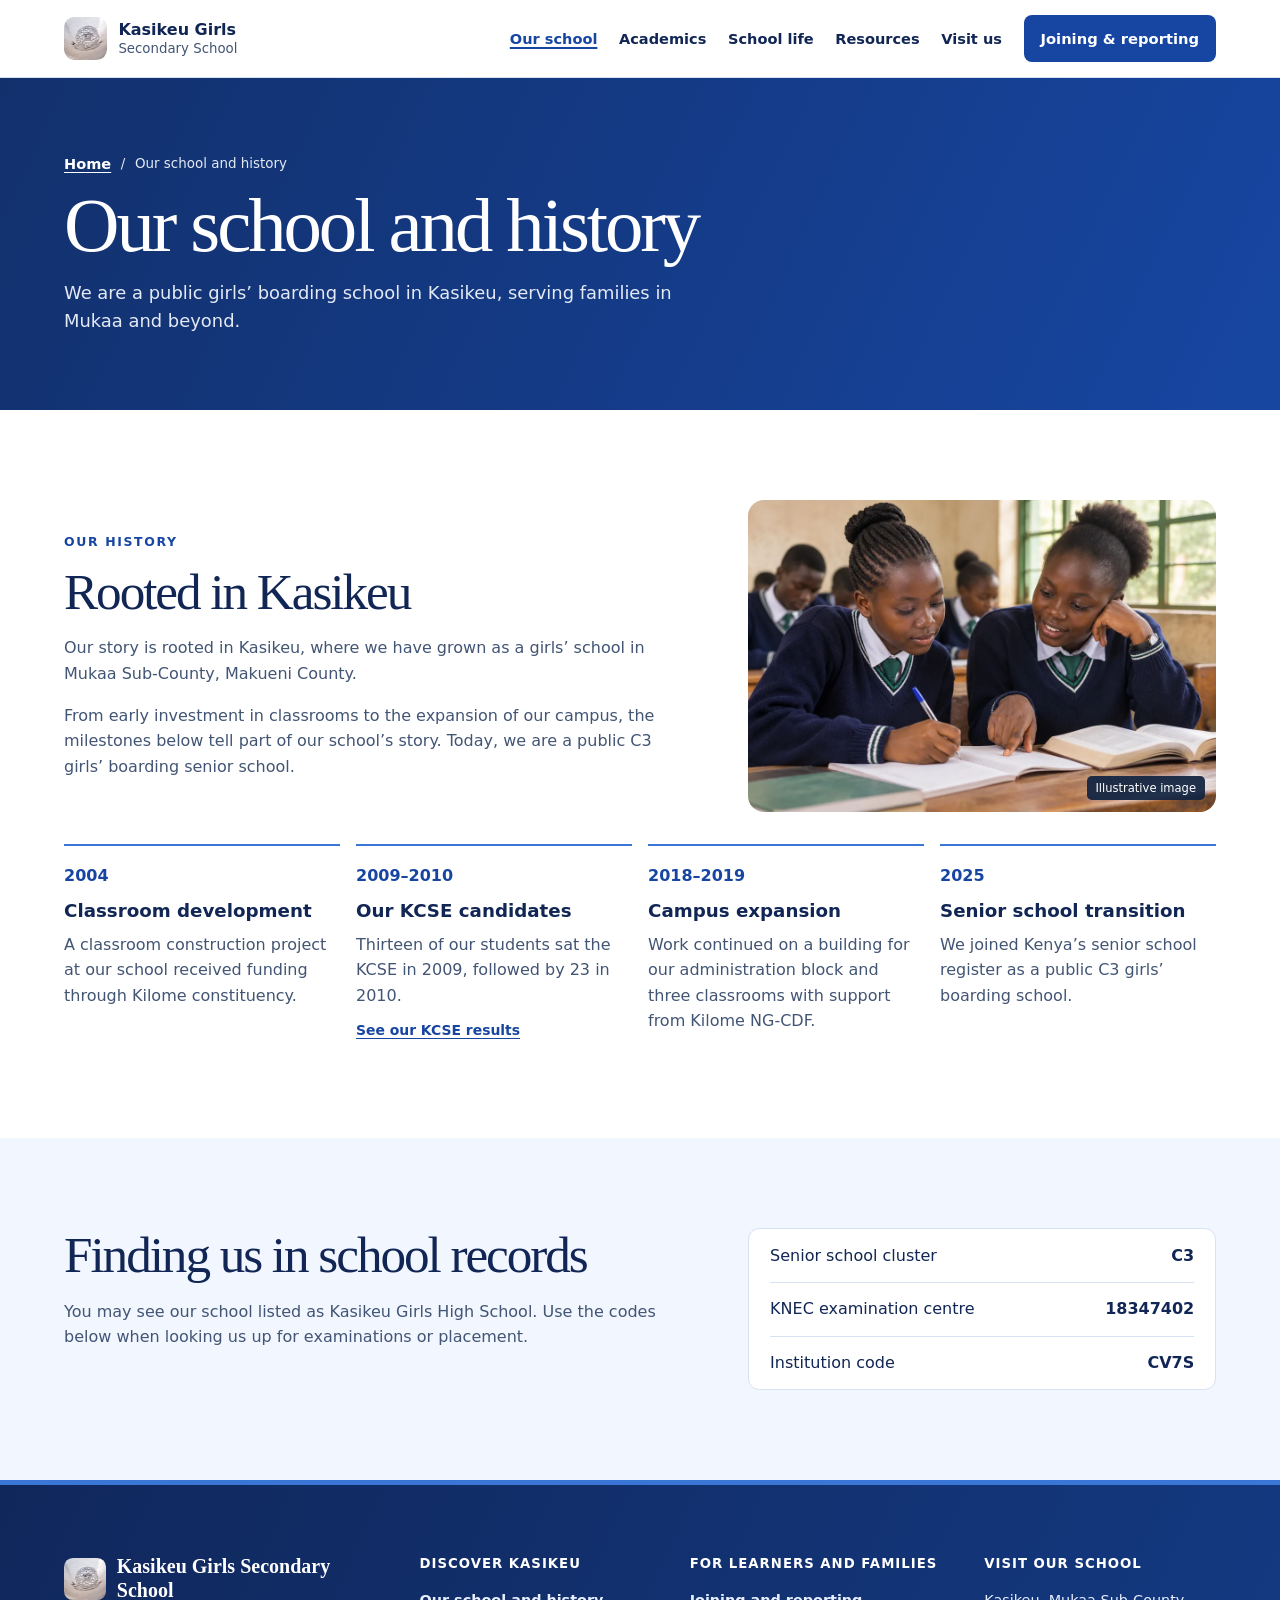
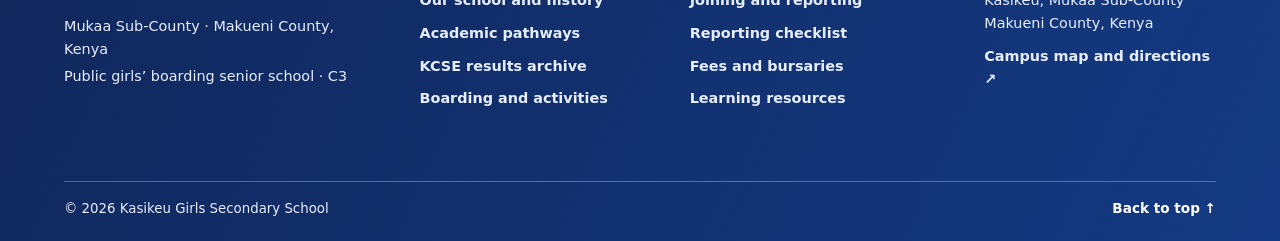
==== commit 1643250d: "Use the original school crest photo for logo and favicon" ====
--- a/about.html
+++ b/about.html
@@ -6,6 +6,7 @@
   <meta name="description" content="Get to know Kasikeu Girls and the milestones that shaped our school in Mukaa, Makueni County.">
   <meta name="theme-color" content="#1746a2">
   <title>Our school and history | Kasikeu Girls Secondary School</title>
+  <link rel="icon" href="/favicon.ico" sizes="16x16 32x32 48x48">
   <link rel="stylesheet" href="styles.css">
   <script src="content.js" defer></script>
   <script src="site.js" defer></script>
@@ -14,25 +15,25 @@
   <a class="skip" href="#main">Skip to content</a>
   <header class="header">
     <div class="wrap header-inner">
-      <a class="brand" href="index.html">
-        <span class="brand-mark" id="school-mark" aria-hidden="true">K</span>
+      <a class="brand" href="/">
+        <span class="brand-mark" id="school-mark" aria-hidden="true"><img src="/school-crest.png" alt="" width="113" height="113"></span>
         <span><strong id="school-name">Kasikeu Girls</strong><small id="school-tagline">Secondary School</small></span>
       </a>
       <button class="menu" type="button" aria-controls="site-nav" aria-expanded="false" hidden>Menu</button>
       <nav id="site-nav" aria-label="Main navigation">
-        <a href="about.html" aria-current="page">Our school</a>
-        <a href="academics.html">Academics</a>
-        <a href="school-life.html">School life</a>
-        <a href="resources.html">Resources</a>
-        <a href="visit.html">Visit us</a>
-        <a href="joining.html" class="button button-primary">Joining &amp; reporting</a>
+        <a href="/about" aria-current="page">Our school</a>
+        <a href="/academics">Academics</a>
+        <a href="/school-life">School life</a>
+        <a href="/resources">Resources</a>
+        <a href="/visit">Visit us</a>
+        <a href="/joining" class="button button-primary">Joining &amp; reporting</a>
       </nav>
     </div>
   </header>
   <main id="main">
     <section class="page-banner">
       <div class="wrap">
-        <nav class="breadcrumb" aria-label="Breadcrumb"><a href="index.html">Home</a><span aria-hidden="true">/</span><span aria-current="page">Our school and history</span></nav>
+        <nav class="breadcrumb" aria-label="Breadcrumb"><a href="/">Home</a><span aria-hidden="true">/</span><span aria-current="page">Our school and history</span></nav>
         <h1>Our school and history</h1>
         <p>We are a public girls’ boarding school in Kasikeu, serving families in Mukaa and beyond.</p>
       </div>
@@ -52,7 +53,7 @@
       </div>
       <ol class="milestones" aria-label="School history milestones">
         <li><time datetime="2004">2004</time><h3>Classroom development</h3><p>A classroom construction project at our school received funding through Kilome constituency.</p></li>
-        <li><span class="year">2009–2010</span><h3>Our KCSE candidates</h3><p>Thirteen of our students sat the KCSE in 2009, followed by 23 in 2010.</p><a href="academics.html#performance">See our KCSE results</a></li>
+        <li><span class="year">2009–2010</span><h3>Our KCSE candidates</h3><p>Thirteen of our students sat the KCSE in 2009, followed by 23 in 2010.</p><a href="/academics#performance">See our KCSE results</a></li>
         <li><span class="year">2018–2019</span><h3>Campus expansion</h3><p>Work continued on a building for our administration block and three classrooms with support from Kilome NG-CDF.</p></li>
         <li><time datetime="2025">2025</time><h3>Senior school transition</h3><p>We joined Kenya’s senior school register as a public C3 girls’ boarding school.</p></li>
       </ol>
@@ -78,8 +79,8 @@
   <footer class="school-footer" aria-label="School information and links">
     <div class="wrap footer-grid">
       <section class="footer-identity" aria-label="Kasikeu Girls Secondary School">
-        <a class="footer-brand" href="index.html">
-          <span class="footer-mark" id="footer-mark" aria-hidden="true">K</span>
+        <a class="footer-brand" href="/">
+          <span class="footer-mark" id="footer-mark" aria-hidden="true"><img src="/school-crest.png" alt="" width="113" height="113"></span>
           <span id="footer-name">Kasikeu Girls Secondary School</span>
         </a>
         <p id="footer-subtitle" hidden></p>
@@ -88,23 +89,23 @@
       </section>
       <nav aria-labelledby="footer-discover">
         <h2 class="footer-heading" id="footer-discover">Discover Kasikeu</h2>
-        <a href="about.html">Our school and history</a>
-        <a href="academics.html">Academic pathways</a>
-        <a href="academics.html#performance">KCSE results archive</a>
-        <a href="school-life.html">Boarding and activities</a>
+        <a href="/about">Our school and history</a>
+        <a href="/academics">Academic pathways</a>
+        <a href="/academics#performance">KCSE results archive</a>
+        <a href="/school-life">Boarding and activities</a>
       </nav>
       <nav aria-labelledby="footer-families">
         <h2 class="footer-heading" id="footer-families">For learners and families</h2>
-        <a href="joining.html">Joining and reporting</a>
-        <a href="joining.html#checklist">Reporting checklist</a>
-        <a href="joining.html#fees">Fees and bursaries</a>
-        <a href="resources.html">Learning resources</a>
+        <a href="/joining">Joining and reporting</a>
+        <a href="/joining#checklist">Reporting checklist</a>
+        <a href="/joining#fees">Fees and bursaries</a>
+        <a href="/resources">Learning resources</a>
       </nav>
       <section class="footer-visit" aria-labelledby="footer-visit">
         <h2 class="footer-heading" id="footer-visit">Visit our school</h2>
         <address id="footer-campus-address">Kasikeu, Mukaa Sub-County<br>Makueni County, Kenya</address>
         <div id="footer-contact-details" hidden></div>
-        <a href="visit.html">Campus map and directions <span aria-hidden="true">↗</span></a>
+        <a href="/visit">Campus map and directions <span aria-hidden="true">↗</span></a>
       </section>
     </div>
     <div class="wrap footer-base">
--- a/styles.css
+++ b/styles.css
@@ -59,6 +59,25 @@
 .hero-visual, .learning-image { position: relative; isolation: isolate; overflow: hidden; margin: 0; border-radius: 1rem; }
 .hero-visual { box-shadow: 0 1.2rem 3.4rem #08152a70; background: var(--navy); }
 .hero-visual > img { width: 100%; height: auto; aspect-ratio: 4 / 3; object-fit: cover; object-position: 62% center; }
+.home-masthead { background: var(--wash); }
+.home-spread { display: grid; grid-template-columns: minmax(0, 0.86fr) minmax(0, 1.14fr); min-height: 33rem; }
+.home-spread .hero-copy { align-self: center; padding: clamp(2.4rem, 5vw, 5rem) clamp(1.5rem, 4vw, 4rem); padding-left: max(clamp(1.25rem, 3.5vw, 3rem), calc((100vw - var(--wrap)) / 2)); }
+.home-spread h1 { font-family: system-ui, sans-serif; font-size: clamp(2.7rem, 5.4vw, 5.65rem); line-height: 0.99; letter-spacing: -0.072em; font-weight: 800; }
+.home-spread h1 em { display: block; margin-top: 0.13em; color: var(--royal-blue); font-style: normal; }
+.home-spread .hero-copy > p:not(.eyebrow) { color: var(--muted); }
+.home-secondary { color: var(--royal-blue); border-color: var(--royal-blue); }
+.home-spread .hero-visual { min-height: 100%; align-self: stretch; border-radius: 0; box-shadow: none; }
+.home-spread .hero-visual img { position: absolute; inset: 0; width: 100%; height: 100%; object-fit: cover; object-position: center 44%; }
+.home-spread .hero-visual figcaption { right: auto; left: 0.85rem; bottom: 0.85rem; }
+.home-shortcuts { display: block; background: var(--royal-blue); color: white; }
+.home-shortcuts > div { display: grid; grid-template-columns: repeat(3, minmax(0, 1fr)); }
+.home-shortcuts a { display: flex; align-items: center; justify-content: space-between; gap: 0.65rem; padding: 1.15rem clamp(0.6rem, 2.5vw, 1.65rem); }
+.home-shortcuts a + a { border-left: 1px solid #ffffff50; }
+.home-shortcuts a:hover { background: var(--navy); }
+.home-shortcuts a span { font-size: 1.2rem; }
+.home-masthead .extra-facts { padding-bottom: 1.35rem; }
+.school-home .home-story { padding-bottom: clamp(2.1rem, 5vw, 4.5rem); }
+.school-home .home-learning { border-block: 1px solid var(--line); }
 .hero-visual figcaption, .learning-image figcaption { position: absolute; right: 0.7rem; bottom: 0.7rem; padding: 0.2rem 0.55rem; border-radius: 0.3rem; background: #132441ed; color: white; font-size: 0.72rem; }
 .learning-image { background: var(--pale-blue); }
 .learning-image > img { width: 100%; height: auto; aspect-ratio: 3 / 2; object-fit: cover; }
@@ -193,6 +212,8 @@
   .header-inner nav a:not(.button) { padding-block: 0.4rem; }
   .hero-grid, .split { grid-template-columns: 1fr; }
   .hero-grid { gap: 2rem; }
+  .home-spread { grid-template-columns: 1fr; min-height: 0; }
+  .home-spread .hero-visual { min-height: 0; aspect-ratio: 2 / 1; }
   .hero-visual > img { aspect-ratio: 16 / 10; }
   .facts-grid { grid-template-columns: repeat(2, 1fr); }
   .facts-grid div:nth-child(3) { border-left: 0; }
@@ -207,6 +228,10 @@
   .trip-banner figure { min-height: 16rem; }
   .directory-card { min-height: 0; }
   .footer-grid { grid-template-columns: 1fr; gap: 1.7rem; }
+  .home-spread .hero-visual { aspect-ratio: 4 / 3; }
+  .home-shortcuts > div { grid-template-columns: 1fr; }
+  .home-shortcuts a { padding: 0.7rem 0.3rem; }
+  .home-shortcuts a + a { border-left: 0; border-top: 1px solid #ffffff50; }
 }
 @media (prefers-reduced-motion: reduce) {
   html { scroll-behavior: auto; }
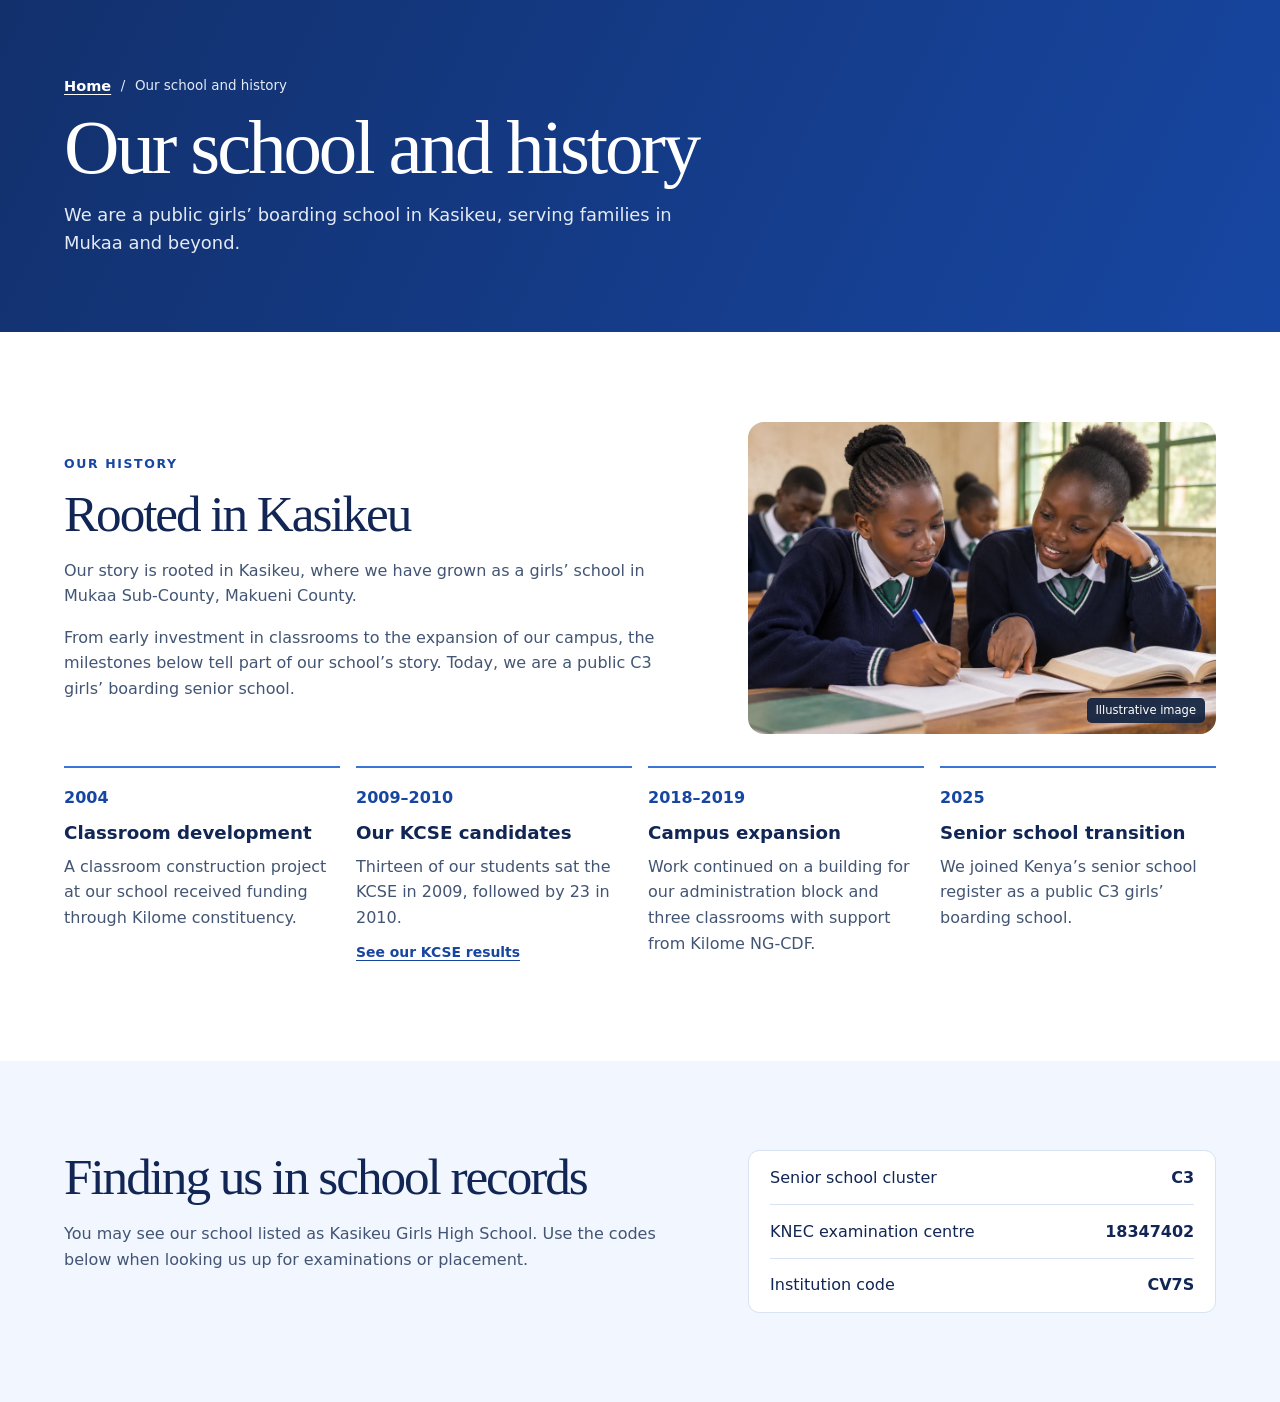
==== commit 9873c43b: "Share the public site header and footer" ====
--- a/about.html
+++ b/about.html
@@ -13,23 +13,7 @@
 </head>
 <body>
   <a class="skip" href="#main">Skip to content</a>
-  <header class="header">
-    <div class="wrap header-inner">
-      <a class="brand" href="/">
-        <span class="brand-mark" id="school-mark" aria-hidden="true"><img src="/school-crest.png" alt="" width="113" height="113"></span>
-        <span><strong id="school-name">Kasikeu Girls</strong><small id="school-tagline">Secondary School</small></span>
-      </a>
-      <button class="menu" type="button" aria-controls="site-nav" aria-expanded="false" hidden>Menu</button>
-      <nav id="site-nav" aria-label="Main navigation">
-        <a href="/about" aria-current="page">Our school</a>
-        <a href="/academics">Academics</a>
-        <a href="/school-life">School life</a>
-        <a href="/resources">Resources</a>
-        <a href="/visit">Visit us</a>
-        <a href="/joining" class="button button-primary">Joining &amp; reporting</a>
-      </nav>
-    </div>
-  </header>
+  <!-- shared:header -->
   <main id="main">
     <section class="page-banner">
       <div class="wrap">
@@ -76,42 +60,6 @@
     </section>
     <div class="wrap section updates" id="school-team" hidden></div>
   </main>
-  <footer class="school-footer" aria-label="School information and links">
-    <div class="wrap footer-grid">
-      <section class="footer-identity" aria-label="Kasikeu Girls Secondary School">
-        <a class="footer-brand" href="/">
-          <span class="footer-mark" id="footer-mark" aria-hidden="true"><img src="/school-crest.png" alt="" width="113" height="113"></span>
-          <span id="footer-name">Kasikeu Girls Secondary School</span>
-        </a>
-        <p id="footer-subtitle" hidden></p>
-        <p id="footer-description">Mukaa Sub-County · Makueni County, Kenya</p>
-        <p class="footer-school-type">Public girls’ boarding senior school <span aria-hidden="true">·</span> C3</p>
-      </section>
-      <nav aria-labelledby="footer-discover">
-        <h2 class="footer-heading" id="footer-discover">Discover Kasikeu</h2>
-        <a href="/about">Our school and history</a>
-        <a href="/academics">Academic pathways</a>
-        <a href="/academics#performance">KCSE results archive</a>
-        <a href="/school-life">Boarding and activities</a>
-      </nav>
-      <nav aria-labelledby="footer-families">
-        <h2 class="footer-heading" id="footer-families">For learners and families</h2>
-        <a href="/joining">Joining and reporting</a>
-        <a href="/joining#checklist">Reporting checklist</a>
-        <a href="/joining#fees">Fees and bursaries</a>
-        <a href="/resources">Learning resources</a>
-      </nav>
-      <section class="footer-visit" aria-labelledby="footer-visit">
-        <h2 class="footer-heading" id="footer-visit">Visit our school</h2>
-        <address id="footer-campus-address">Kasikeu, Mukaa Sub-County<br>Makueni County, Kenya</address>
-        <div id="footer-contact-details" hidden></div>
-        <a href="/visit">Campus map and directions <span aria-hidden="true">↗</span></a>
-      </section>
-    </div>
-    <div class="wrap footer-base">
-      <small>© <time datetime="2026">2026</time> <span id="footer-copy">Kasikeu Girls Secondary School</span></small>
-      <a href="#main">Back to top <span aria-hidden="true">↑</span></a>
-    </div>
-  </footer>
+  <!-- shared:footer -->
 </body>
 </html>
